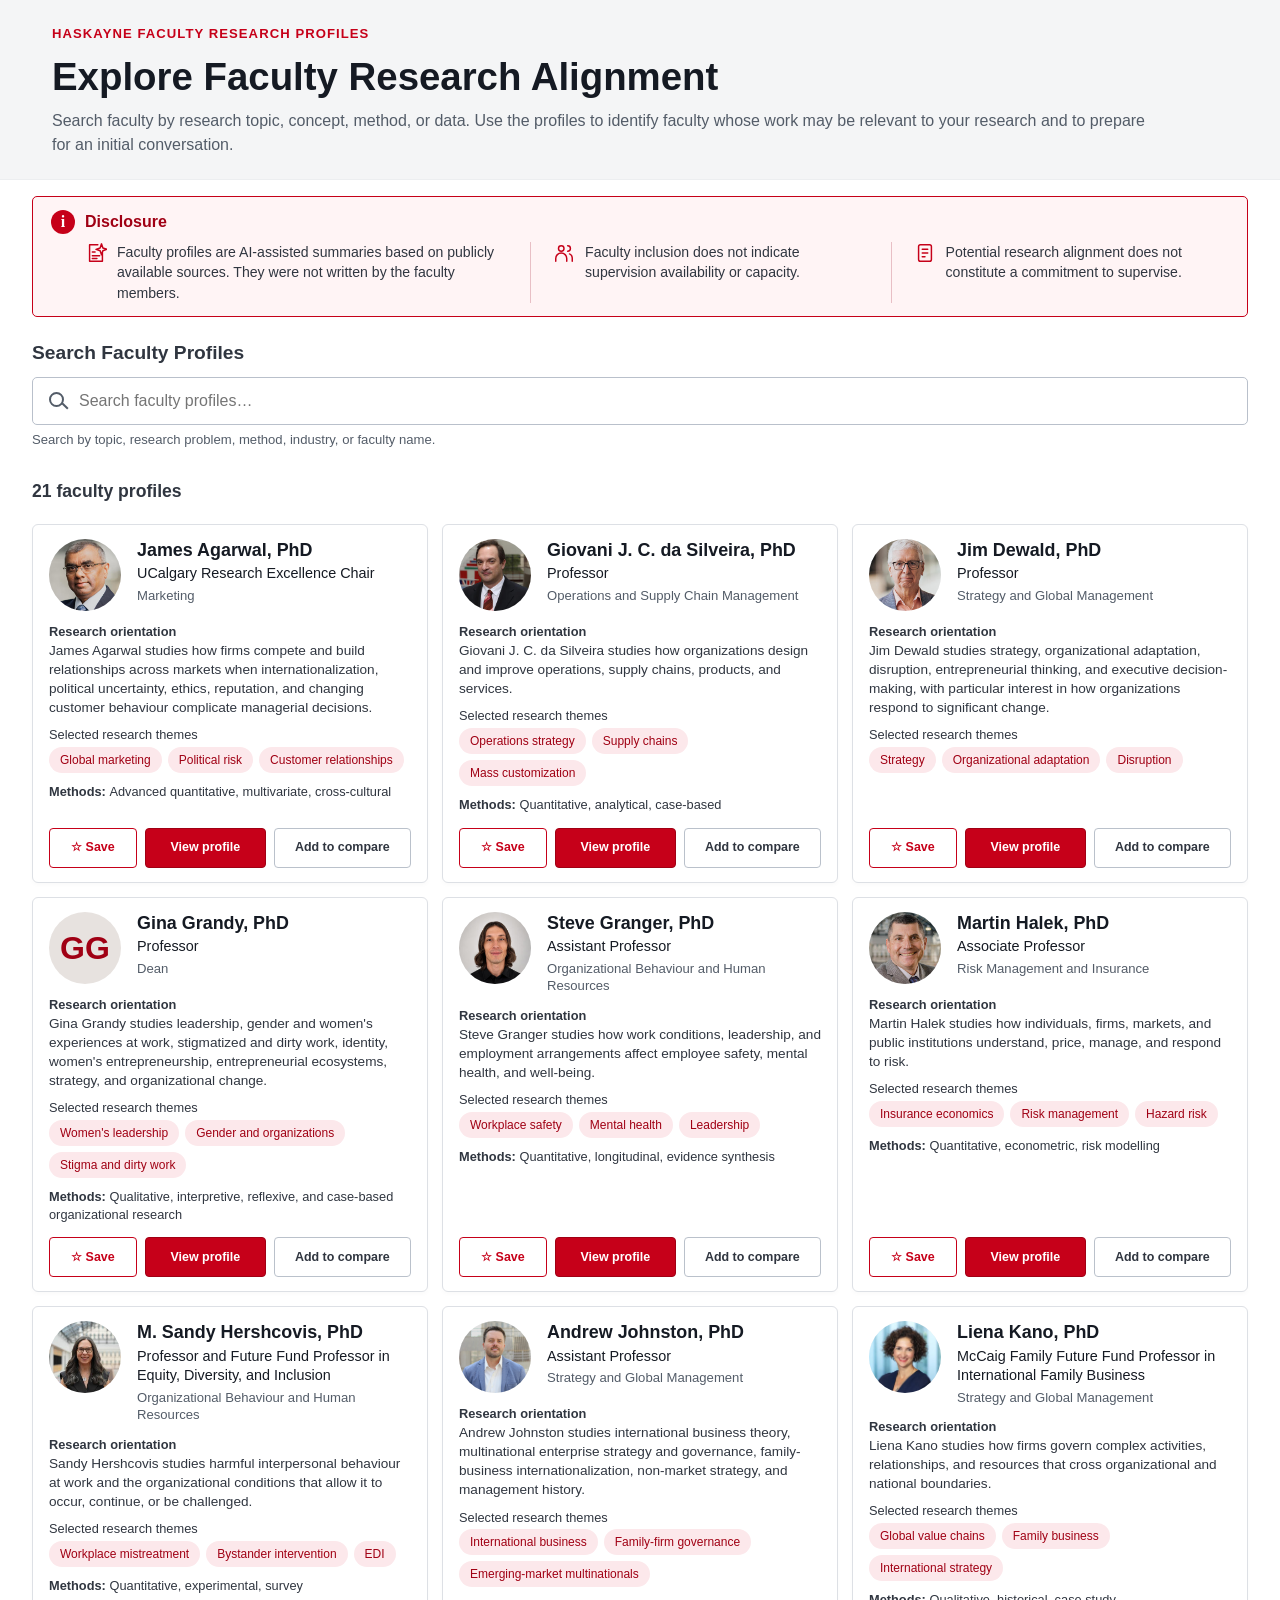
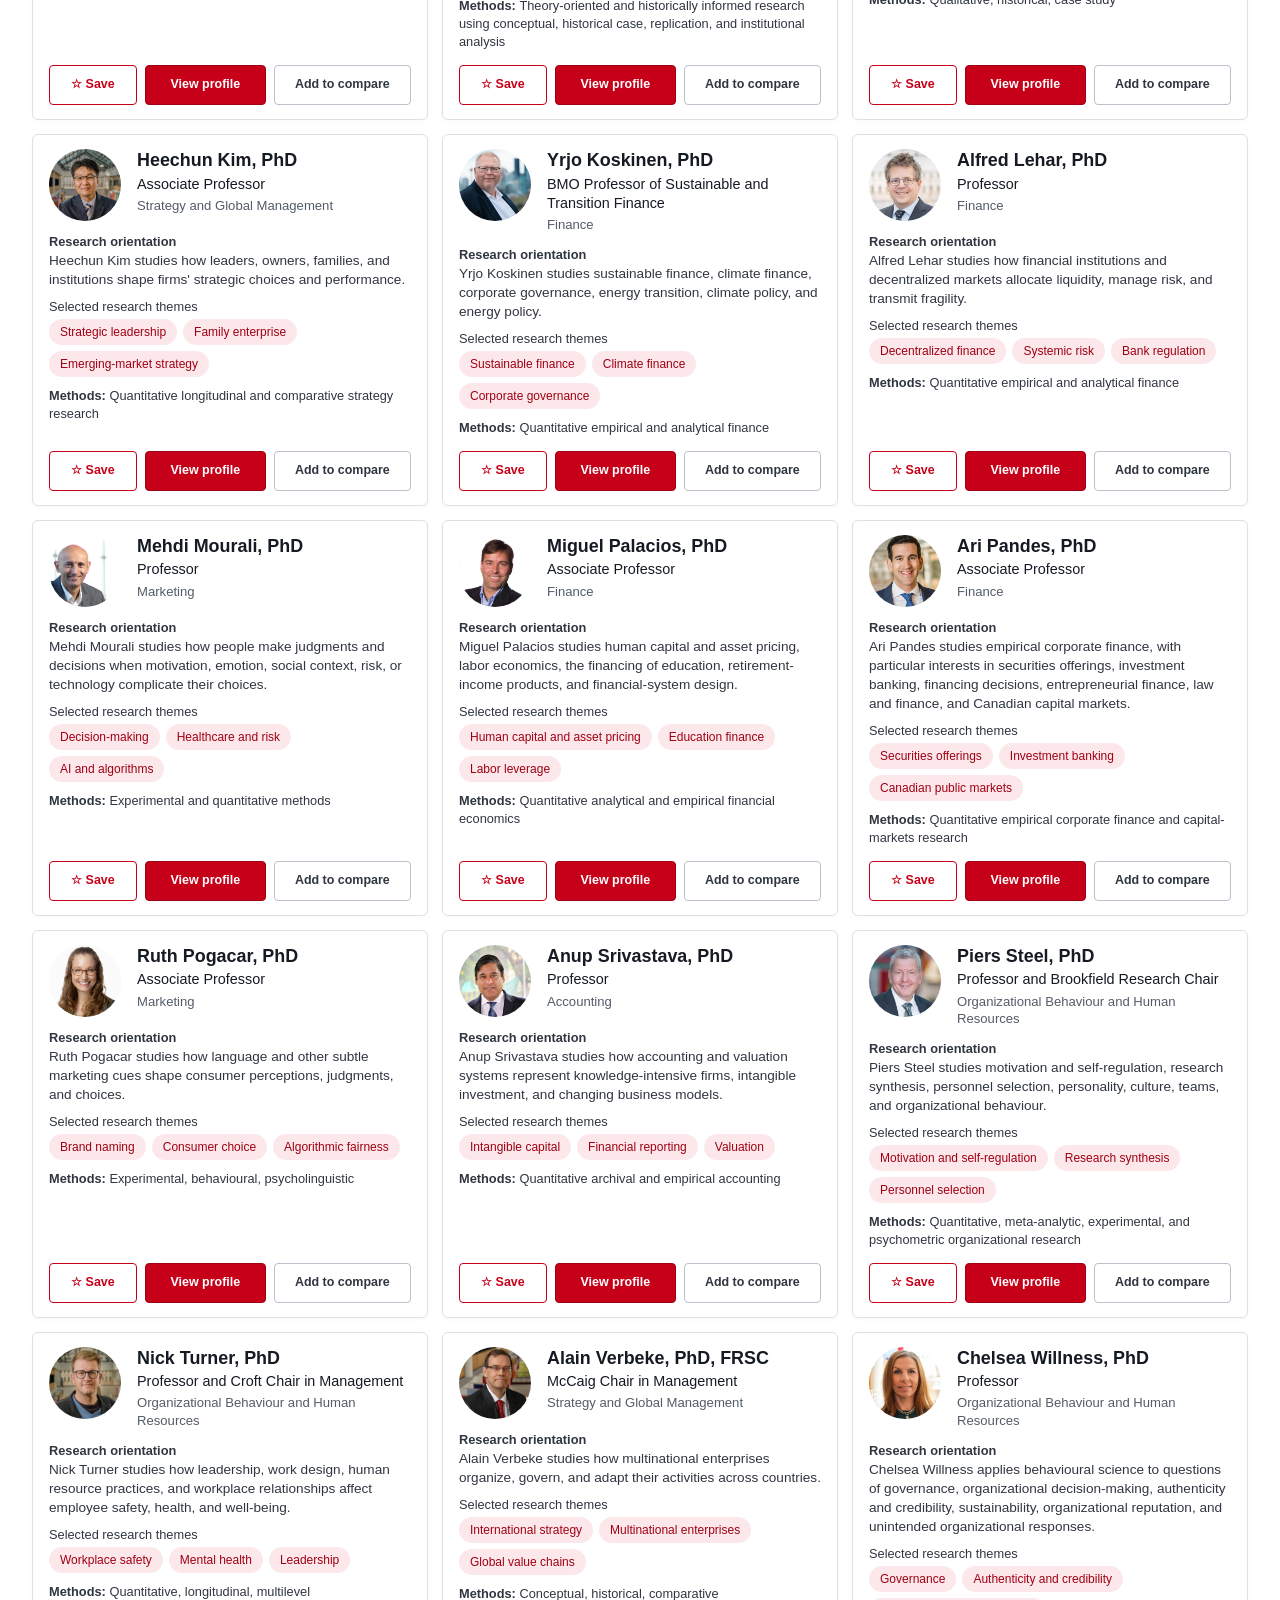
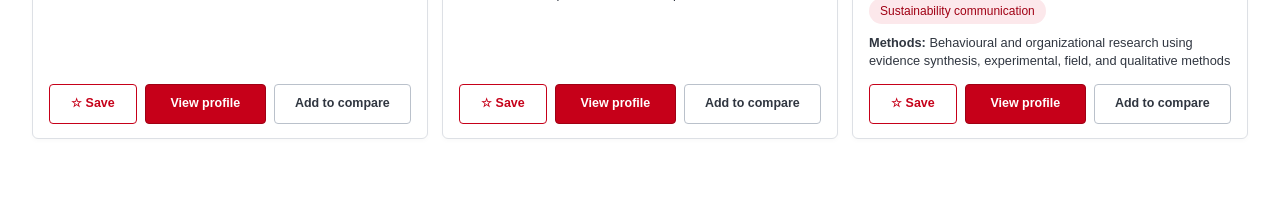
==== index.html @ b393095c "Add files via upload" ====
<!DOCTYPE html>
<html lang="en">
<head>
  <meta charset="UTF-8">
  <meta name="viewport" content="width=device-width, initial-scale=1.0">
  <title>Explore Faculty Research Alignment</title>
  <link rel="stylesheet" href="styles.css">
</head>
<body>
  <header class="site-header">
    <div class="header-inner">
      <p class="eyebrow">Haskayne Faculty Research Profiles</p>
      <h1>Explore Faculty Research Alignment</h1>
      <p class="intro">
        Search faculty by research topic, concept, method, or data. Use the profiles to identify faculty whose work may be relevant to your research and to prepare for an initial conversation.
      </p>
    </div>
  </header>

  <main>
    <section class="ai-disclosure" aria-labelledby="ai-disclosure-heading">
      <h2 id="ai-disclosure-heading"><span class="disclosure-icon" aria-hidden="true">i</span>Disclosure</h2>
      <div class="disclosure-statements">
        <p>
          <svg class="disclosure-item-icon" viewBox="0 0 24 24" fill="none" stroke="currentColor" stroke-width="1.6" stroke-linecap="round" stroke-linejoin="round" aria-hidden="true" focusable="false">
            <path d="M14 3H5v18h14V11M8 11h3M8 15h8M8 18h5M18 2l1.5 4.5L24 8l-4.5 1.5L18 14l-1.5-4.5L12 8l4.5-1.5Z"/>
          </svg>
          <span>Faculty profiles are AI-assisted summaries based on publicly available sources. They were not written by the faculty members.</span>
        </p>
        <p>
          <svg class="disclosure-item-icon" viewBox="0 0 24 24" fill="none" stroke="currentColor" stroke-width="1.6" stroke-linecap="round" stroke-linejoin="round" aria-hidden="true" focusable="false">
            <circle cx="9" cy="7" r="3"/><path d="M3 21v-3a6 6 0 0 1 12 0v3M16 4a3 3 0 0 1 0 6M18 13a5 5 0 0 1 3 5v3"/>
          </svg>
          <span>Faculty inclusion does not indicate supervision availability or capacity.</span>
        </p>
        <p>
          <svg class="disclosure-item-icon" viewBox="0 0 24 24" fill="none" stroke="currentColor" stroke-width="1.6" stroke-linecap="round" stroke-linejoin="round" aria-hidden="true" focusable="false">
            <rect x="5" y="3" width="14" height="18" rx="2"/><path d="M9 8h6M9 12h6M9 16h3"/>
          </svg>
          <span>Potential research alignment does not constitute a commitment to supervise.</span>
        </p>
      </div>
    </section>

    <section class="search-section" aria-labelledby="search-heading">
      <div class="section-heading">
        <h2 id="search-heading">Search Faculty Profiles</h2>
        <button type="button" class="text-button" id="clearSearchButton" hidden>Clear search</button>
      </div>
      <div class="search-box">
        <span class="search-icon" aria-hidden="true"></span>
        <input
          id="searchInput"
          type="search"
          placeholder="Search faculty profiles…"
          aria-labelledby="search-heading"
          aria-describedby="search-help"
          autocomplete="off"
        >
      </div>
      <p id="search-help" class="search-help">Search by topic, research problem, method, industry, or faculty name.</p>
    </section>

    <section class="results-section" aria-labelledby="results-heading">
      <div class="section-heading results-heading">
        <div>
          <h2 id="results-heading"><span id="resultCount" aria-live="polite"></span></h2>
          <p id="searchOrderNotice" class="muted search-order-notice" hidden>Results are ordered by search relevance, not faculty availability or capacity.</p>
        </div>
        <button type="button" class="secondary-button saved-faculty-filter" id="savedFacultyButton" aria-pressed="false" hidden>Saved faculty (0)</button>
      </div>
      <div id="facultyGrid" class="faculty-grid"></div>
      <p id="emptyState" class="empty-state" hidden>No faculty profiles match your search. Try a broader topic, method, or research problem.</p>
    </section>

    <section class="comparison-section" id="comparisonSection" aria-labelledby="compare-heading" hidden>
      <div class="section-heading">
        <div>
          <h2 id="compare-heading" tabindex="-1">Explore a Possible Supervisory Team</h2>
          <p class="muted">Imagine how different faculty members might contribute to your research. A strong supervisory team is usually complementary rather than redundant.</p>
        </div>
        <div class="comparison-heading-actions">
          <button type="button" class="secondary-button icon-button" id="printComparisonButton" aria-label="Print comparison" title="Print comparison" hidden>
            <svg viewBox="0 0 24 24" fill="none" stroke="currentColor" stroke-width="1.6" stroke-linecap="round" stroke-linejoin="round" aria-hidden="true" focusable="false">
              <path d="M7 8V3h10v5M7 17H4a2 2 0 0 1-2-2v-5a2 2 0 0 1 2-2h16a2 2 0 0 1 2 2v5a2 2 0 0 1-2 2h-3"/><path d="M7 14h10v7H7zM17 11h1"/>
            </svg>
          </button>
          <button type="button" class="text-button" id="clearComparisonButton">Clear comparison</button>
        </div>
      </div>
      <p id="comparisonContextMessage" class="comparison-context-message" aria-live="polite" hidden></p>
      <div id="comparisonPanel" class="comparison-panel" hidden></div>
    </section>
  </main>

  <aside class="compare-tray" id="compareTray" aria-label="Selected faculty comparison" hidden>
    <div class="compare-tray-inner">
      <p id="compareCount" class="compare-count" aria-live="polite"></p>
      <div id="selectedCompare" class="selected-strip" aria-live="polite"></div>
      <div class="compare-tray-actions">
        <p id="compareMessage" class="status-message" aria-live="polite"></p>
        <button type="button" class="primary-button" id="compareButton" disabled>Compare faculty</button>
      </div>
    </div>
  </aside>

  <dialog id="profileDialog" aria-labelledby="profileDialogTitle">
    <div class="dialog-shell">
      <button type="button" class="close-button" id="closeProfileButton" aria-label="Close profile">&times;</button>
      <div id="profileDialogContent"></div>
    </div>
  </dialog>

  <script src="faculty-data.js"></script>
  <script src="script.js"></script>
</body>
</html>
---- styles.css ----
:root {
  --bg: #ffffff;
  --panel: #ffffff;
  --text: #303640;
  --muted: #535c68;
  --border: #dde0e5;
  --soft: #f4f5f6;
  --accent: #c60019;
  --accent-dark: #a00014;
  --ink: #151a23;
  --focus: #0c62a3;
  --shadow: 0 12px 30px rgba(0, 0, 0, 0.08);
}

* {
  box-sizing: border-box;
}

body {
  margin: 0;
  background: var(--bg);
  color: var(--text);
  font-family: Arial, Helvetica, sans-serif;
  line-height: 1.5;
}

a {
  color: var(--accent-dark);
}

a:hover {
  color: var(--accent);
}

button,
input {
  font: inherit;
}

button {
  cursor: pointer;
}

button:disabled {
  cursor: not-allowed;
  opacity: 0.55;
}

:focus-visible {
  outline: 3px solid var(--focus);
  outline-offset: 3px;
}

.site-header {
  background: var(--soft);
  color: var(--ink);
  border-bottom: 1px solid #eceef0;
}

.header-inner,
main {
  width: min(1360px, calc(100% - 64px));
  margin: 0 auto;
}

.header-inner {
  padding: 24px 20px 22px;
}

.eyebrow {
  margin: 0 0 10px;
  color: var(--accent);
  font-size: 0.82rem;
  font-weight: 700;
  letter-spacing: 0.08em;
  text-transform: uppercase;
}

h1,
h2,
h3,
h4 {
  color: inherit;
  line-height: 1.18;
  margin: 0;
}

h1 {
  font-size: clamp(1.85rem, 3vw, 2.5rem);
  font-weight: 750;
}

h2 {
  font-size: 1.2rem;
}

h3 {
  font-size: 1.12rem;
}

h4 {
  font-size: 1rem;
}

.intro {
  max-width: 1100px;
  margin: 10px 0 0;
  color: var(--muted);
  font-size: 1rem;
}

main {
  padding: 16px 0 48px;
}

body.has-compare-tray main {
  padding-bottom: 180px;
}

section {
  margin-bottom: 26px;
}

.comparison-section {
  background: var(--panel);
  border: 1px solid var(--border);
  border-radius: 8px;
  padding: 20px;
  box-shadow: 0 3px 12px rgba(0, 0, 0, 0.04);
}

.ai-disclosure {
  margin-bottom: 18px;
  border: 1px solid var(--accent);
  border-radius: 5px;
  padding: 13px 18px;
  background: #fff4f5;
  color: var(--text);
}

.ai-disclosure h2 {
  display: flex;
  align-items: center;
  gap: 10px;
  margin-bottom: 8px;
  color: var(--accent-dark);
  font-size: 1rem;
}

.disclosure-icon {
  display: inline-grid;
  place-items: center;
  width: 24px;
  height: 24px;
  border-radius: 50%;
  background: var(--accent);
  color: #ffffff;
  font-family: Georgia, serif;
}

.disclosure-statements {
  display: grid;
  grid-template-columns: 1.25fr 1fr 1fr;
  gap: 22px;
  padding-left: 34px;
}

.ai-disclosure p {
  display: grid;
  grid-template-columns: 22px minmax(0, 1fr);
  align-items: start;
  gap: 10px;
  margin: 0;
  font-size: 0.88rem;
  line-height: 1.45;
}

.disclosure-item-icon {
  width: 22px;
  height: 22px;
  color: var(--accent);
}

.ai-disclosure p + p {
  border-left: 1px solid #e8bfc5;
  padding-left: 22px;
}

.section-heading {
  display: flex;
  gap: 16px;
  align-items: start;
  justify-content: space-between;
  margin-bottom: 18px;
}

.muted {
  color: var(--muted);
  margin: 5px 0 0;
}

.saved-faculty-filter {
  flex: 0 0 auto;
  white-space: nowrap;
  border-color: var(--accent);
  font-size: 0.85rem;
}

.saved-faculty-filter[aria-pressed="true"] {
  background: #fff0f2;
}

.results-heading {
  align-items: center;
  min-height: 42px;
  margin-bottom: 12px;
}

.results-heading h2 {
  font-size: 1.1rem;
}

.search-order-notice {
  font-size: 0.85rem;
}

.sr-only {
  position: absolute;
  width: 1px;
  height: 1px;
  padding: 0;
  margin: -1px;
  overflow: hidden;
  clip: rect(0, 0, 0, 0);
  white-space: nowrap;
  border: 0;
}

.search-section {
  margin-bottom: 20px;
}

.search-section .section-heading {
  align-items: center;
  min-height: 36px;
  margin-bottom: 6px;
}

.search-box {
  position: relative;
}

.search-icon {
  position: absolute;
  left: 17px;
  top: 15px;
  width: 15px;
  height: 15px;
  border: 2px solid var(--muted);
  border-radius: 50%;
  pointer-events: none;
}

.search-icon::after {
  content: "";
  position: absolute;
  top: 11px;
  left: 10px;
  width: 8px;
  height: 2px;
  background: var(--muted);
  transform: rotate(45deg);
}

.search-help {
  margin: 5px 0 0;
  color: var(--muted);
  font-size: 0.82rem;
}

.search-box input {
  width: 100%;
  border: 1px solid #b9c0cb;
  border-radius: 5px;
  min-height: 48px;
  padding: 11px 14px 11px 46px;
  background: #ffffff;
  color: var(--text);
}

.faculty-grid {
  display: grid;
  grid-template-columns: repeat(3, minmax(0, 1fr));
  gap: 14px;
}

.faculty-card {
  display: flex;
  flex-direction: column;
  min-height: 100%;
  background: var(--panel);
  border: 1px solid var(--border);
  border-radius: 6px;
  overflow: hidden;
  box-shadow: 0 2px 5px rgba(0, 0, 0, 0.025);
}

.portrait-frame {
  overflow: hidden;
  background: var(--soft);
}

.card-photo-frame {
  flex: 0 0 72px;
  width: 72px;
  height: 72px;
  border-radius: 50%;
}

.card-photo,
.profile-photo {
  display: block;
  width: 100%;
  height: 100%;
  object-fit: cover;
  transform: scale(var(--portrait-scale, 1));
  transform-origin: center;
}

.initials-placeholder {
  display: grid;
  place-items: center;
  width: 100%;
  height: 100%;
  background: #e7e2df;
  color: var(--accent-dark);
  font-size: 2rem;
  font-weight: 800;
}

.card-body {
  display: flex;
  flex: 1;
  flex-direction: column;
  padding: 14px 16px;
}

.card-title {
  min-width: 0;
}

.card-title-row {
  display: flex;
  gap: 16px;
  align-items: flex-start;
  margin-bottom: 12px;
}

.save-button {
  flex: 0 0 auto;
  min-height: 40px;
  border: 1px solid var(--accent);
  border-radius: 4px;
  padding: 7px 8px;
  background: #ffffff;
  color: var(--accent);
  font-size: 0.86rem;
  font-weight: 700;
  white-space: nowrap;
}

.save-button:hover,
.save-button:focus-visible {
  background: #fff0f2;
}

.save-button[aria-pressed="true"] {
  background: var(--accent);
  color: #ffffff;
}

.card-title h3 {
  color: var(--ink);
  font-size: 1.12rem;
  line-height: 1.25;
}

.academic-title,
.area-label {
  color: var(--muted);
  font-size: 0.92rem;
}

.card-title .academic-title {
  margin: 3px 0 0;
  color: var(--ink);
  font-size: 0.9rem;
  font-weight: 500;
  line-height: 1.35;
}

.card-title .area-label {
  margin: 3px 0 0;
  font-size: 0.82rem;
  line-height: 1.35;
}

.card-section-label {
  font-size: 0.8rem;
  line-height: 1.4;
}

.themes-label {
  font-weight: 500;
}

.summary {
  margin: 0 0 9px;
  font-size: 0.85rem;
  line-height: 1.4;
}

.tag-list {
  display: flex;
  flex-wrap: wrap;
  gap: 6px;
  margin: 3px 0 10px;
  padding: 0;
  list-style: none;
}

.tag-list li {
  border: 1px solid transparent;
  border-radius: 999px;
  padding: 3px 10px;
  background: #fce8eb;
  color: var(--accent-dark);
  font-size: 0.75rem;
  font-weight: 500;
  overflow-wrap: anywhere;
}

.card-methods {
  margin: 0 0 14px;
  font-size: 0.8rem;
  line-height: 1.4;
  overflow-wrap: anywhere;
}

.card-actions {
  display: grid;
  grid-template-columns: 0.8fr 1.1fr 1.25fr;
  gap: 8px;
  margin-top: auto;
}

.card-actions button {
  min-width: 0;
  min-height: 40px;
  padding: 7px 5px;
  font-size: 0.78rem;
  line-height: 1.25;
}

.card-actions .secondary-button {
  color: var(--text);
  border-color: #bac1cb;
}

.card-actions .secondary-button[aria-pressed="true"] {
  color: var(--accent-dark);
  border-color: var(--accent);
  background: #fff0f2;
}

.primary-button,
.secondary-button,
.text-button {
  border-radius: 4px;
  min-height: 42px;
  padding: 9px 12px;
  font-weight: 700;
}

.primary-button {
  border: 1px solid var(--accent-dark);
  background: var(--accent);
  color: #ffffff;
}

.primary-button:hover:not(:disabled) {
  background: var(--accent-dark);
}

.secondary-button {
  border: 1px solid var(--border);
  background: #ffffff;
  color: var(--accent-dark);
}

.secondary-button:hover:not(:disabled) {
  border-color: var(--accent);
  background: #fbf7f8;
}

.text-button {
  border: 0;
  background: transparent;
  color: var(--accent-dark);
  text-decoration: underline;
}

.empty-state,
.status-message {
  color: var(--accent-dark);
  font-weight: 700;
}

.selected-strip {
  display: flex;
  flex-wrap: wrap;
  gap: 8px;
}

.selected-chip {
  display: inline-flex;
  align-items: center;
  gap: 4px;
  border: 1px solid var(--border);
  border-radius: 4px;
  padding: 0 2px 0 10px;
  background: #ffffff;
  font-size: 0.82rem;
}

.selected-chip button {
  width: 36px;
  height: 36px;
  border: 0;
  border-radius: 4px;
  background: transparent;
  color: var(--muted);
  font-size: 1.25rem;
  line-height: 1;
}

.compare-tray {
  position: fixed;
  right: 0;
  bottom: 0;
  left: 0;
  z-index: 20;
  border-top: 1px solid var(--border);
  background: rgba(255, 255, 255, 0.98);
  box-shadow: 0 -3px 12px rgba(0, 0, 0, 0.04);
}

.compare-tray-inner {
  display: flex;
  width: min(1360px, calc(100% - 64px));
  margin: 0 auto;
  padding: 14px 0;
  gap: 16px;
  align-items: center;
  justify-content: space-between;
}

.compare-count {
  margin: 0;
  color: var(--ink);
  font-size: 0.9rem;
  font-weight: 700;
}

.compare-tray .selected-strip {
  flex: 1;
}

.compare-tray-actions {
  display: flex;
  flex: 0 0 auto;
  gap: 12px;
  align-items: center;
  padding-left: 20px;
  border-left: 1px solid var(--border);
}

.compare-tray .status-message {
  margin: 0;
  color: var(--muted);
  font-size: 0.92rem;
}

.comparison-context-message {
  border: 1px solid var(--border);
  border-radius: 8px;
  padding: 16px;
  background: var(--soft);
  font-weight: 700;
}

.comparison-panel {
  margin-top: 20px;
}

.comparison-heading-actions {
  display: flex;
  flex: 0 0 auto;
  gap: 8px;
  align-items: center;
}

.comparison-grid {
  display: grid;
  grid-template-columns: repeat(auto-fit, minmax(240px, 1fr));
  gap: 14px;
}

.comparison-card {
  position: relative;
  border: 1px solid var(--border);
  border-radius: 8px;
  padding: 16px;
  background: #ffffff;
}

.comparison-card h3 {
  padding-right: 42px;
  margin-bottom: 12px;
}

.comparison-card-heading {
  padding-right: 42px;
}

.comparison-card-heading h3 {
  padding-right: 0;
  margin-bottom: 2px;
}

.comparison-card-heading .card-photo-frame {
  width: 56px;
  height: 56px;
  margin-bottom: 8px;
}

.comparison-card-heading .academic-title {
  margin: 3px 0 0;
  color: var(--ink);
  line-height: 1.35;
}

.comparison-card-heading .area-label {
  margin: 3px 0 0;
  font-size: 0.82rem;
  line-height: 1.35;
}

.icon-button {
  width: 42px;
  padding: 10px;
  color: var(--muted);
}

.icon-button svg {
  display: block;
  width: 20px;
  height: 20px;
}

.comparison-profile-button {
  min-height: 36px;
  padding: 5px 0;
  text-align: left;
}

.comparison-remove-button {
  position: absolute;
  top: 10px;
  right: 10px;
  width: 36px;
  height: 36px;
  border: 1px solid var(--border);
  border-radius: 50%;
  background: #ffffff;
  color: var(--muted);
  font-size: 1.35rem;
  line-height: 1;
}

.comparison-remove-button:hover,
.comparison-remove-button:focus-visible {
  border-color: var(--accent);
  color: var(--accent-dark);
}

.comparison-card section {
  border-top: 1px solid var(--soft);
  padding-top: 12px;
  margin-top: 12px;
}

.comparison-card p,
.comparison-card ol {
  margin: 6px 0 0;
}

.comparison-card ol {
  padding-left: 20px;
}

.comparison-reflection {
  margin-top: 18px;
  border: 1px solid #dfdfda;
  border-radius: 8px;
  padding: 16px 18px;
  background: #fbfbf9;
}

.comparison-reflection p {
  margin: 8px 0 0;
}

.comparison-reflection ul {
  margin: 6px 0 0;
  padding-left: 22px;
}

dialog {
  width: min(980px, calc(100% - 28px));
  max-height: 90vh;
  border: 0;
  border-radius: 8px;
  padding: 0;
  box-shadow: var(--shadow);
}

dialog::backdrop {
  background: rgba(0, 0, 0, 0.58);
}

.dialog-shell {
  position: relative;
  max-height: 90vh;
  overflow: auto;
  background: #ffffff;
}

.close-button {
  position: sticky;
  top: 12px;
  float: right;
  z-index: 2;
  width: 42px;
  height: 42px;
  margin: 12px 12px 0 0;
  border: 1px solid var(--border);
  border-radius: 50%;
  background: #ffffff;
  color: var(--ink);
  font-size: 1.6rem;
  line-height: 1;
}

.profile-view {
  padding: 30px;
}

.profile-header {
  display: grid;
  grid-template-columns: 170px 1fr;
  gap: 22px;
  align-items: start;
  margin-bottom: 20px;
}

.profile-photo-frame {
  width: 170px;
  aspect-ratio: 1 / 1;
  border-radius: 8px;
}

.profile-section {
  margin-top: 24px;
  padding-top: 20px;
  border-top: 1px solid var(--border);
}

.profile-disclosure {
  border: 1px solid #bdcbd2;
  border-radius: 8px;
  padding: 13px 15px;
  background: #f2f6f8;
}

.profile-disclosure strong {
  display: block;
  margin-bottom: 3px;
  color: var(--ink);
}

.profile-disclosure p {
  margin: 0;
}

.profile-section p,
.profile-section ul {
  margin-bottom: 0;
}

.profile-section ul {
  padding-left: 20px;
}

.structured-profile-content p + p,
.structured-profile-content ul + p,
.structured-profile-content p + ul {
  margin-top: 14px;
}

.theme-list {
  display: grid;
  gap: 18px;
}

.accordion-section {
  display: block;
}

.accordion-section summary {
  display: flex;
  align-items: center;
  justify-content: space-between;
  cursor: pointer;
  color: var(--ink);
  font-size: 1.12rem;
  font-weight: 800;
}

.accordion-section summary::after {
  content: "+";
  margin-left: 16px;
  color: var(--accent-dark);
  font-size: 1.25rem;
}

.accordion-section[open] summary::after {
  content: "-";
}

.questions-section ol {
  padding-left: 22px;
  font-weight: 700;
}

.google-scholar-section a {
  display: inline-block;
  margin-top: 10px;
  font-weight: 700;
}

@media (max-width: 1120px) {
  .faculty-grid {
    grid-template-columns: repeat(2, minmax(0, 1fr));
  }

  .compare-tray-inner {
    flex-wrap: wrap;
  }

  .compare-count {
    flex-basis: 100%;
  }
}

@media (max-width: 720px) {
  .header-inner,
  main {
    width: calc(100% - 32px);
  }

  .header-inner {
    padding: 24px 0;
  }

  .intro {
    margin-top: 14px;
  }

  .profile-header {
    grid-template-columns: 1fr;
    display: grid;
  }

  .comparison-section .section-heading {
    flex-direction: column;
  }

  .results-heading {
    gap: 10px;
    flex-wrap: wrap;
  }

  .results-heading h2 {
    font-size: 1rem;
  }

  .disclosure-statements {
    grid-template-columns: 1fr;
    gap: 10px;
    padding-left: 0;
  }

  .ai-disclosure p + p {
    border-left: 0;
    padding-left: 0;
    border-top: 1px solid #e8bfc5;
    padding-top: 10px;
  }

  .faculty-grid {
    grid-template-columns: 1fr;
  }

  .comparison-heading-actions {
    align-items: flex-start;
    flex-wrap: wrap;
  }

  .profile-view {
    padding: 22px 18px;
  }

  .profile-photo-frame {
    width: 132px;
  }

  body.has-compare-tray main {
    padding-bottom: 300px;
  }

  .compare-tray-inner {
    align-items: stretch;
    flex-direction: column;
  }

  .compare-tray-inner {
    width: calc(100% - 32px);
    gap: 10px;
  }

  .compare-tray-actions {
    gap: 8px;
    padding-left: 0;
    border-left: 0;
    justify-content: space-between;
  }

  .compare-tray .primary-button {
    flex: 1;
  }
}

@media print {
  @page {
    size: letter landscape;
    margin: 0.28in;
  }

  * {
    print-color-adjust: exact;
    -webkit-print-color-adjust: exact;
  }

  body {
    background: #ffffff;
    color: #000000;
    font-size: 9.5pt;
    line-height: 1.2;
  }

  .site-header,
  .ai-disclosure,
  .search-section,
  .results-section,
  .compare-tray,
  .comparison-context-message,
  dialog,
  button {
    display: none !important;
  }

  main,
  body.has-compare-tray main {
    width: 100%;
    padding: 0;
  }

  .comparison-section {
    margin: 0;
    border: 0;
    padding: 0;
    box-shadow: none;
  }

  .comparison-section .section-heading {
    display: block;
    margin-bottom: 8px;
  }

  .comparison-section .section-heading h2 {
    font-size: 15pt;
  }

  .comparison-section .section-heading p {
    max-width: none;
    margin-top: 3px;
  }

  .comparison-panel {
    margin-top: 0;
  }

  .comparison-grid {
    display: grid;
    grid-template-columns: none;
    grid-auto-flow: column;
    grid-auto-columns: minmax(0, 1fr);
    gap: 8px;
    align-items: stretch;
    break-inside: avoid;
    page-break-inside: avoid;
  }

  .comparison-card {
    break-inside: avoid;
    page-break-inside: avoid;
    min-width: 0;
    margin: 0;
    border-color: #777777;
    padding: 8px;
    box-shadow: none;
  }

  .comparison-card-heading {
    padding-right: 0;
  }

  .comparison-card h3 {
    padding-right: 0;
    margin-bottom: 4px;
    font-size: 10.5pt;
  }

  .comparison-card h4 {
    font-size: 9.5pt;
  }

  .comparison-card section {
    margin: 5px 0 0;
    padding-top: 5px;
  }

  .comparison-card p,
  .comparison-card ol {
    margin-top: 2px;
  }

  .comparison-card ol {
    padding-left: 15px;
  }

  .comparison-card section,
  .comparison-reflection {
    break-inside: avoid;
    page-break-inside: avoid;
  }

  .comparison-reflection {
    margin-top: 8px;
    border-color: #777777;
    padding: 7px 10px;
    background: #ffffff;
  }

  .comparison-reflection h3 {
    font-size: 10.5pt;
  }

  .comparison-reflection p {
    margin-top: 3px;
  }

  .comparison-reflection ul {
    margin-top: 2px;
    padding-left: 17px;
  }
}
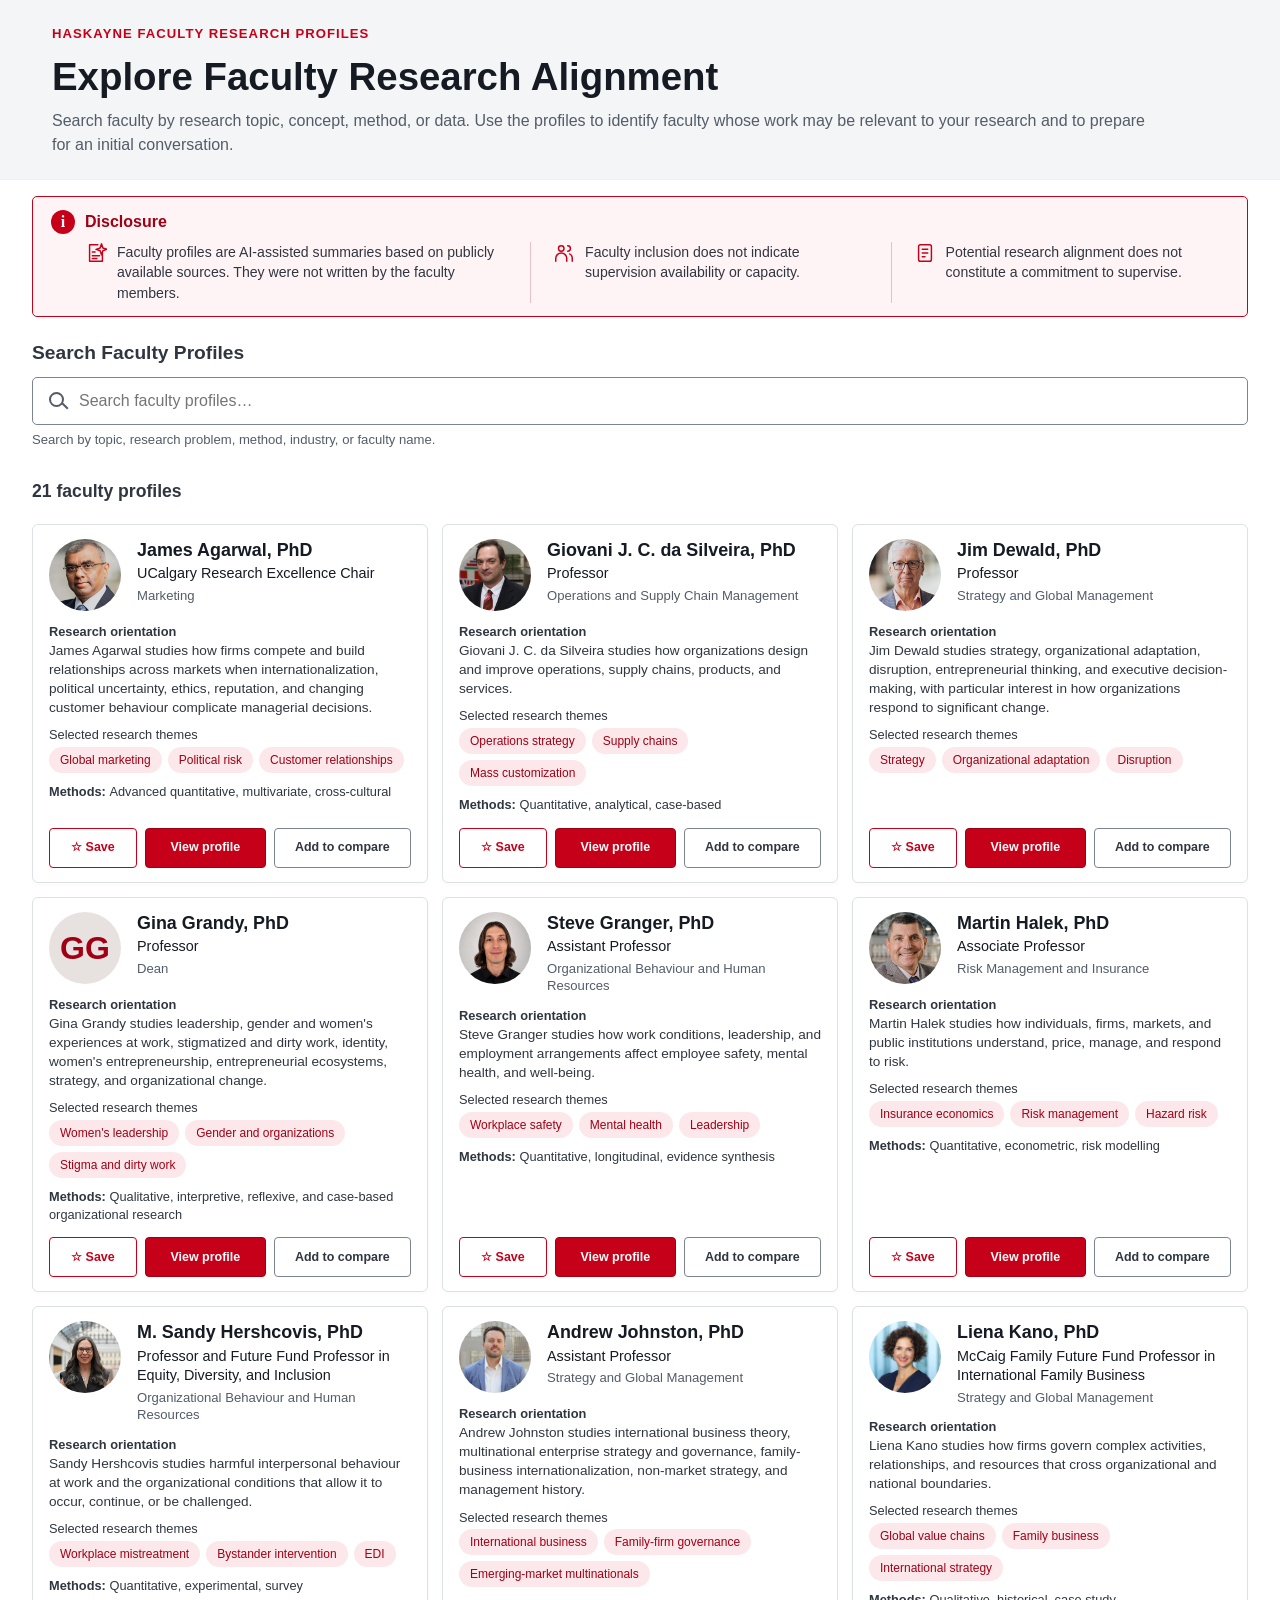
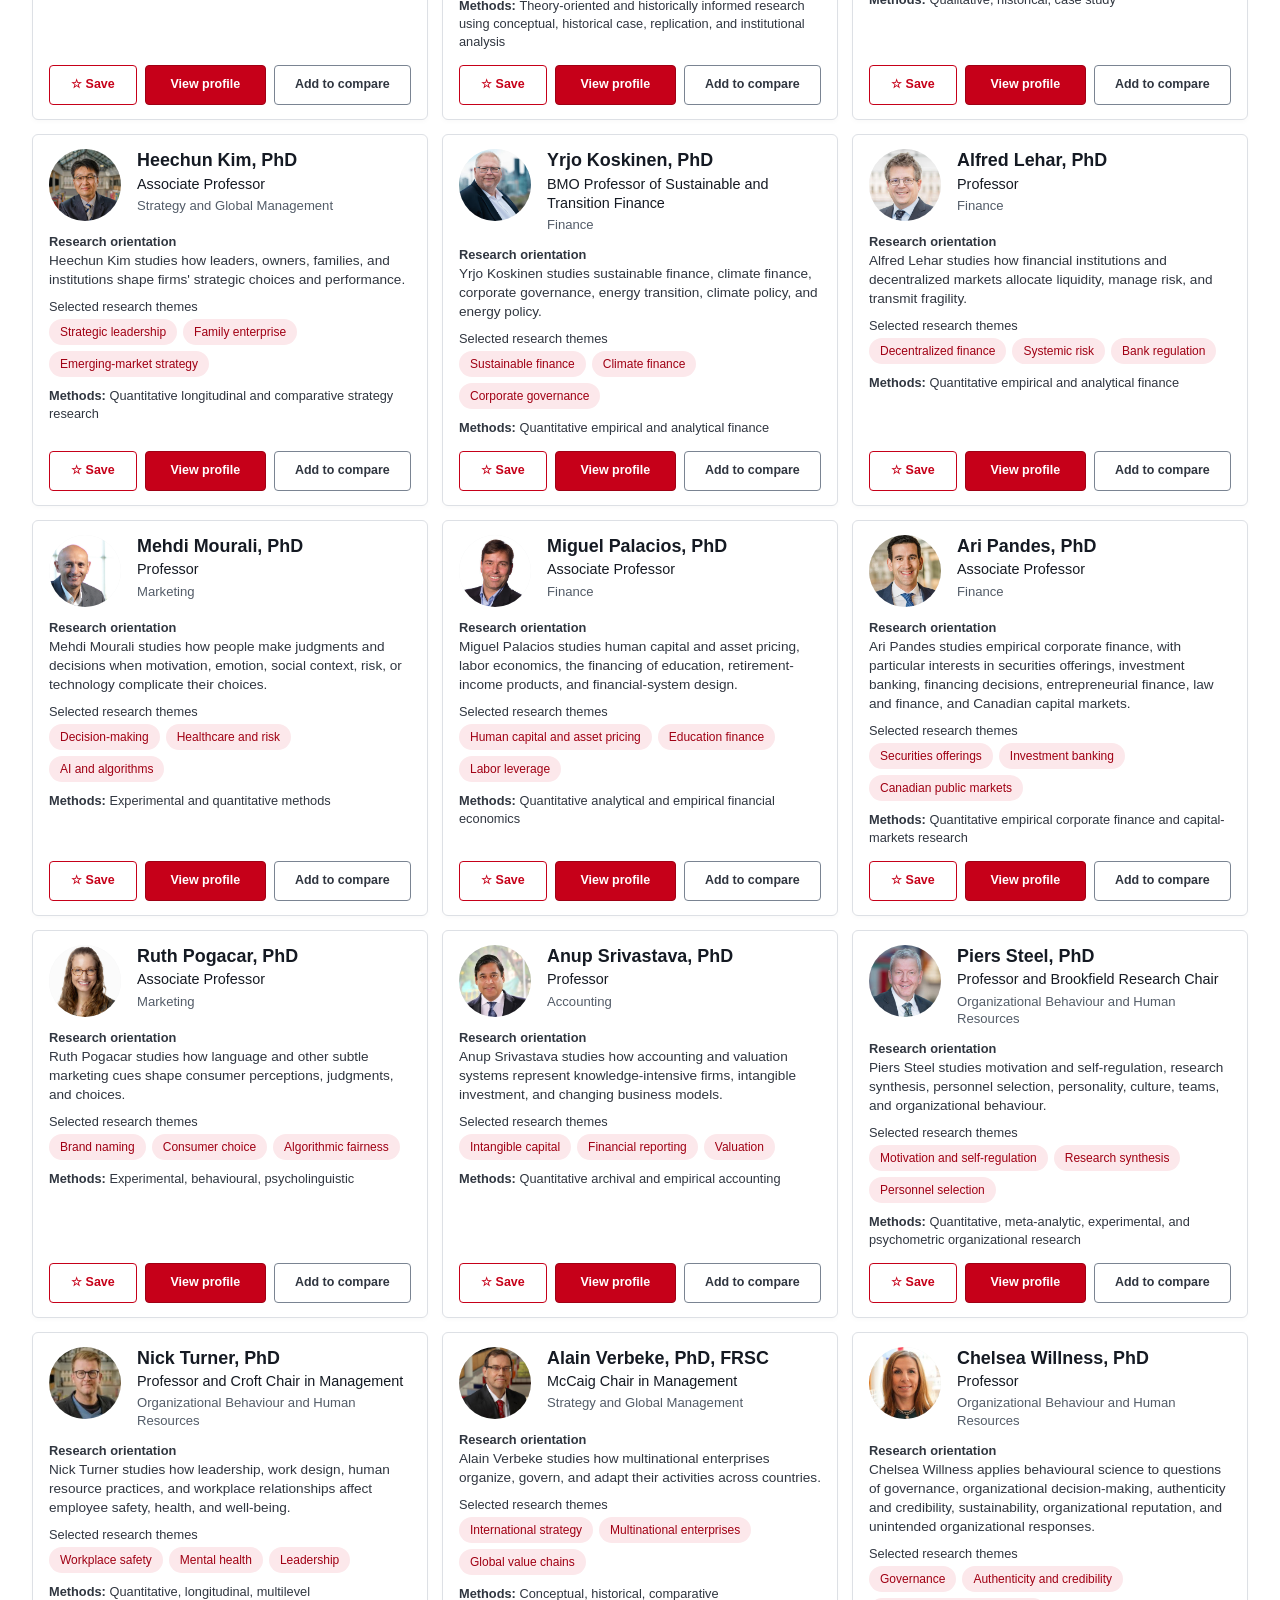
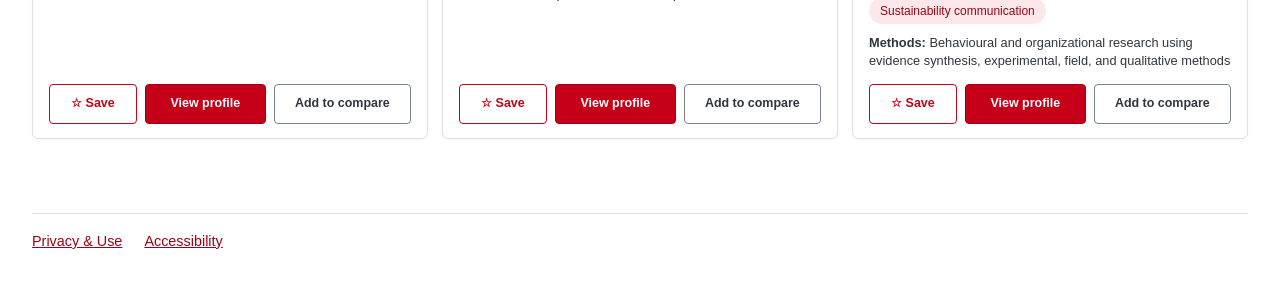
==== commit f288f9cb: "Add DBA platform privacy and accessibility information" ====
--- a/index.html
+++ b/index.html
@@ -7,6 +7,7 @@
   <link rel="stylesheet" href="styles.css">
 </head>
 <body>
+  <a class="skip-link" href="#main-content">Skip to main content</a>
   <header class="site-header">
     <div class="header-inner">
       <p class="eyebrow">Haskayne Faculty Research Profiles</p>
@@ -17,7 +18,7 @@
     </div>
   </header>
 
-  <main>
+  <main id="main-content" tabindex="-1">
     <section class="ai-disclosure" aria-labelledby="ai-disclosure-heading">
       <h2 id="ai-disclosure-heading"><span class="disclosure-icon" aria-hidden="true">i</span>Disclosure</h2>
       <div class="disclosure-statements">
@@ -92,6 +93,7 @@
       <div id="comparisonPanel" class="comparison-panel" hidden></div>
     </section>
   </main>
+  <footer class="site-footer"><nav aria-label="Site information"><a href="privacy.html">Privacy &amp; Use</a><a href="accessibility.html">Accessibility</a></nav></footer>
 
   <aside class="compare-tray" id="compareTray" aria-label="Selected faculty comparison" hidden>
     <div class="compare-tray-inner">
--- a/styles.css
+++ b/styles.css
@@ -1096,3 +1096,25 @@
     padding-left: 17px;
   }
 }
+
+/* Privacy and accessibility */
+.skip-link { position: fixed; z-index: 100; top: 10px; left: 10px; padding: 10px 14px; color: var(--accent-dark); background: #fff; transform: translateY(calc(-100% - 14px)); }
+.skip-link:focus { transform: none; }
+.site-footer { width: min(1360px, calc(100% - 64px)); margin: 0 auto; padding: 10px 0 24px; border-top: 1px solid var(--border); font-size: .9rem; }
+.site-footer nav { display: flex; flex-wrap: wrap; gap: 4px 22px; }
+.site-footer a { display: inline-flex; align-items: center; min-height: 36px; }
+.site-footer [aria-current="page"] { font-weight: 700; }
+.policy-main { max-width: 52rem; overflow-wrap: anywhere; }
+.policy-main h2 { margin: 1.5rem 0 .4rem; font-size: 1.2rem; }
+.policy-main p { max-width: 74ch; margin: .45rem 0; }
+.policy-lead { color: var(--muted); }
+.policy-back { margin: 0 0 10px; }
+.search-box input, .secondary-button, .card-actions .secondary-button, .close-button { border-color: #7a8492; }
+.card-actions .secondary-button[aria-pressed="true"], .secondary-button:hover:not(:disabled), .card-actions .secondary-button:hover:not(:disabled) { border-color: var(--accent); }
+@media screen {
+  html { scroll-padding-bottom: calc(var(--compare-tray-height, 0px) + 12px); }
+  body.has-compare-tray main { padding-bottom: 24px; }
+  body.has-compare-tray .site-footer { padding-bottom: calc(24px + var(--compare-tray-height, 180px)); }
+}
+@media (max-width: 720px) { .site-footer { width: calc(100% - 32px); } }
+@media print { .skip-link, .site-footer { display: none !important; } }
